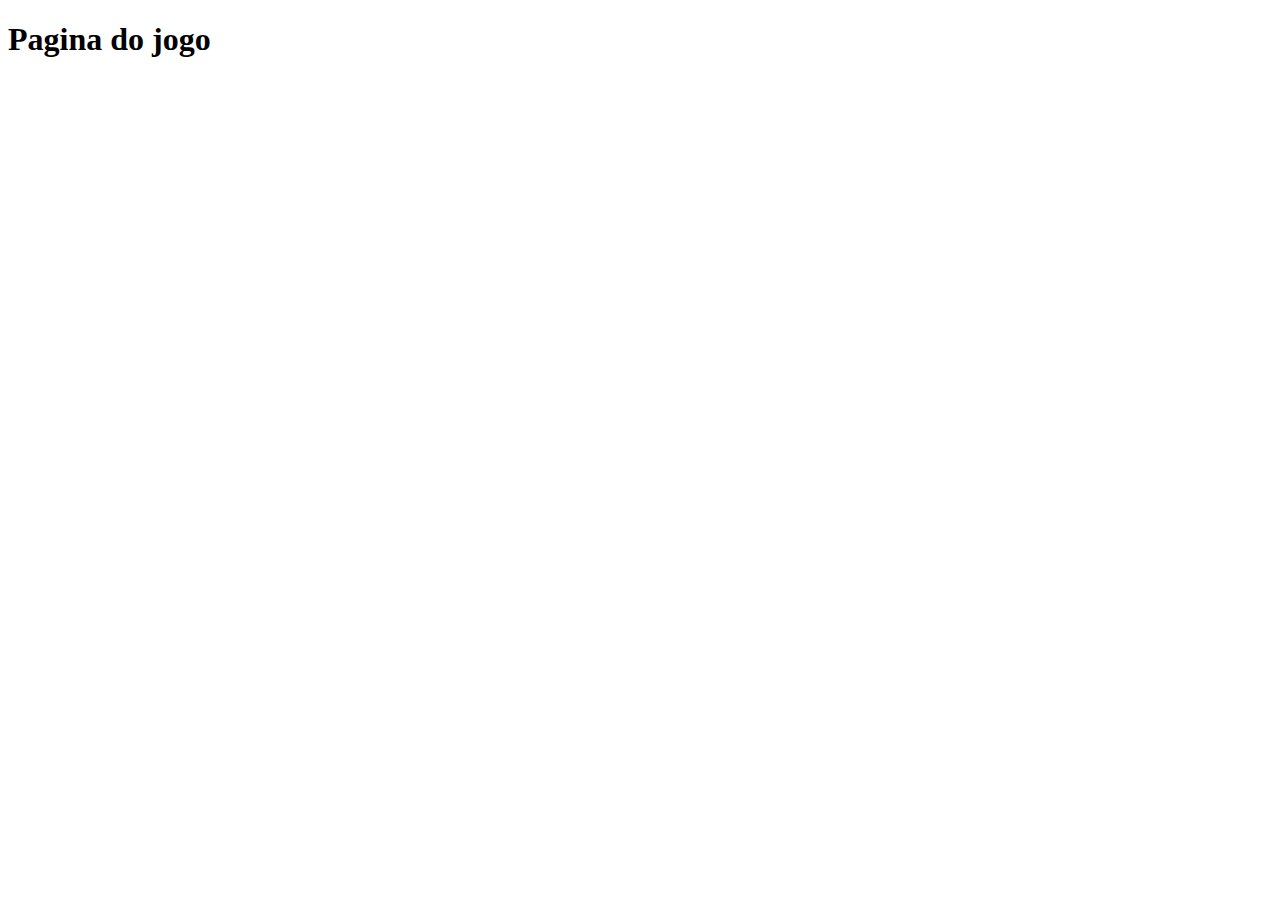
==== pages/game.html @ 3acc5248 "Criado a página Login" ====
<!DOCTYPE html>
<html lang="pt-br">
<head>
    <meta charset="UTF-8">
    <meta name="viewport" content="width=device-width, initial-scale=1.0">
    <title>Game Memory</title>
</head>
<body>
    <h1>Pagina do jogo</h1>
</body>
</html>
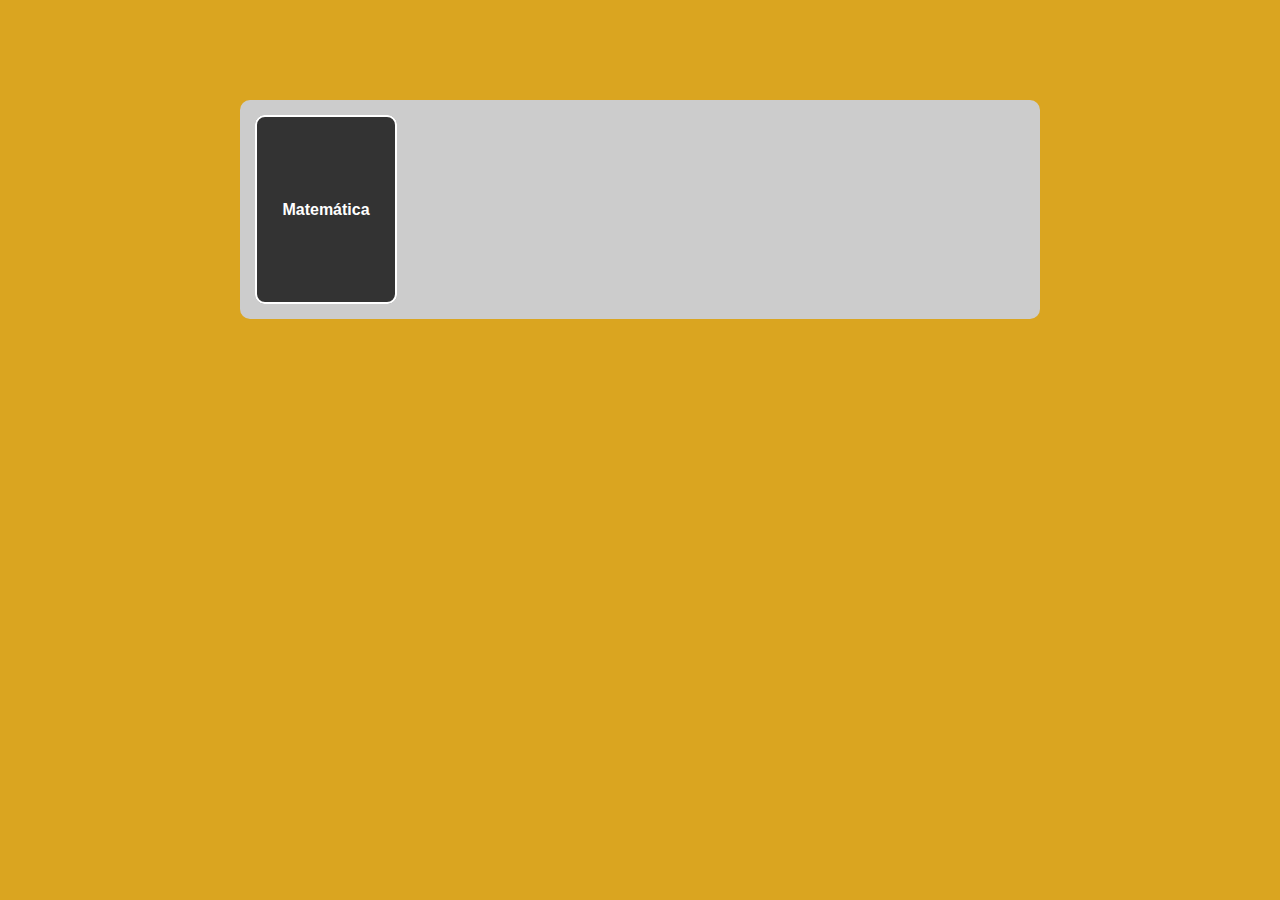
==== commit b9b09240: "Criada página do game" ====
--- a/pages/game.html
+++ b/pages/game.html
@@ -4,8 +4,17 @@
     <meta charset="UTF-8">
     <meta name="viewport" content="width=device-width, initial-scale=1.0">
     <title>Game Memory</title>
+    <link rel="stylesheet" href="../css/reset.css">
+    <link rel="stylesheet" href="../css/game.css">
+    <script defer src="../js/game.js"></script>
 </head>
 <body>
-    <h1>Pagina do jogo</h1>
+    <div class="grid">
+        <div class="card">
+            <div class="face front">3x1</div>
+            <div class="face back">Matemática</div>
+        </div>
+        
+    </div>
 </body>
 </html>--- a/css/game.css
+++ b/css/game.css
@@ -0,0 +1,51 @@
+body{
+    background-color: goldenrod;
+}
+.grid{
+    display: grid;
+    grid-template-columns: repeat(5, 1fr);
+    gap: 15px;
+    width: 100%;
+    max-width: 800px;
+    margin: 100px auto;
+    padding: 15px;
+    background-color: #ccc;
+    border-radius: 10px;
+}
+.card{
+    width: 100%;
+    aspect-ratio: 3/4;
+    background-color: #333;
+    position: relative;
+    transition: all 600ms ease;
+    transform-style: preserve-3d;
+    border-radius: 10px;
+}
+.card:hover{
+    transform: rotateY(180deg);
+}
+.face{
+    display: flex;
+    align-items: center;
+    justify-content: center;
+    width: 100%;
+    height: 100%;
+    position: absolute;
+    border: 2px solid white;
+    border-radius: 10px;
+}
+.front{
+    background-color: blue;
+    color: white;
+    transform: rotateY(180deg);
+    font-family: 'Lucida Sans', 'Lucida Sans Regular', 'Lucida Grande', 'Lucida Sans Unicode', Geneva, Verdana, sans-serif;
+    font-weight: bold;
+    font-size: 3em;
+}
+.back{
+    background-color: #333;
+    color: white;
+    font-size: 1em;
+    font-weight: bold;
+    backface-visibility: hidden;
+}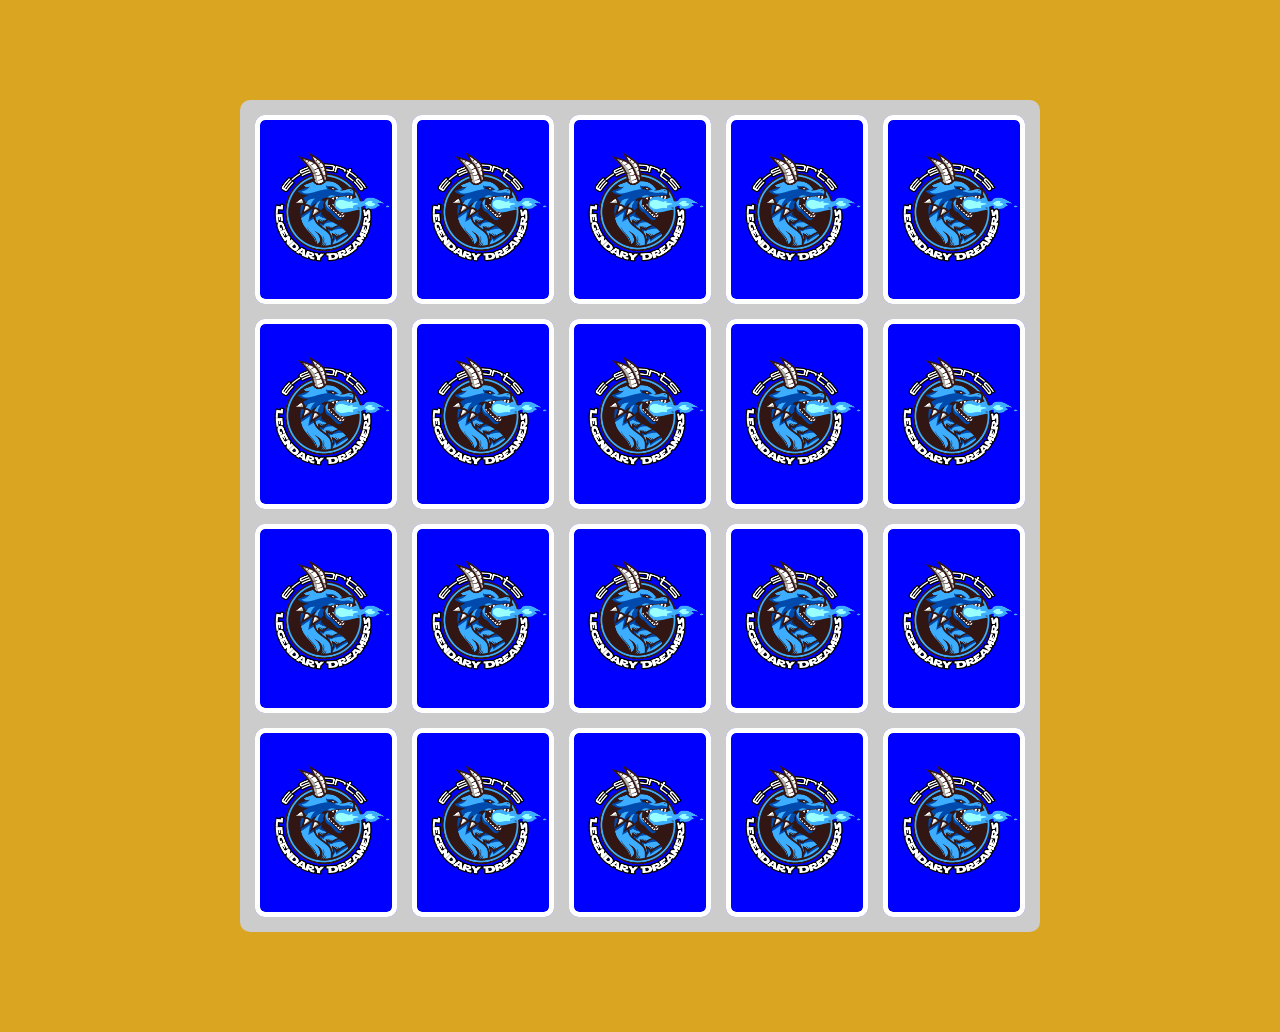
==== commit 84991cbb: "Add novas estruturas do jogo" ====
--- a/pages/game.html
+++ b/pages/game.html
@@ -10,10 +10,7 @@
 </head>
 <body>
     <div class="grid">
-        <div class="card">
-            <div class="face front">3x1</div>
-            <div class="face back">Matemática</div>
-        </div>
+        
         
     </div>
 </body>
--- a/css/game.css
+++ b/css/game.css
@@ -15,15 +15,23 @@
 .card{
     width: 100%;
     aspect-ratio: 3/4;
-    background-color: #333;
+    background-color: blue;
     position: relative;
     transition: all 600ms ease;
     transform-style: preserve-3d;
     border-radius: 10px;
 }
-.card:hover{
+
+.reveal-card{
     transform: rotateY(180deg);
 }
+
+.disable-card{
+    filter: saturate(0);
+    opacity: 0,5;
+    background-color: #ccc;
+}
+
 .face{
     display: flex;
     align-items: center;
@@ -31,19 +39,25 @@
     width: 100%;
     height: 100%;
     position: absolute;
-    border: 2px solid white;
+    border: 5px solid white;
     border-radius: 10px;
+    transition: all 400ms ease;
 }
+
 .front{
-    background-color: blue;
     color: white;
     transform: rotateY(180deg);
     font-family: 'Lucida Sans', 'Lucida Sans Regular', 'Lucida Grande', 'Lucida Sans Unicode', Geneva, Verdana, sans-serif;
     font-weight: bold;
-    font-size: 3em;
+    font-size: 1.5em;
 }
+
 .back{
-    background-color: #333;
+    background-color: blue;
+    background: url(../imgs/Logo.png);
+    background-size: contain;
+    background-position: center;
+    background-repeat: no-repeat;
     color: white;
     font-size: 1em;
     font-weight: bold;
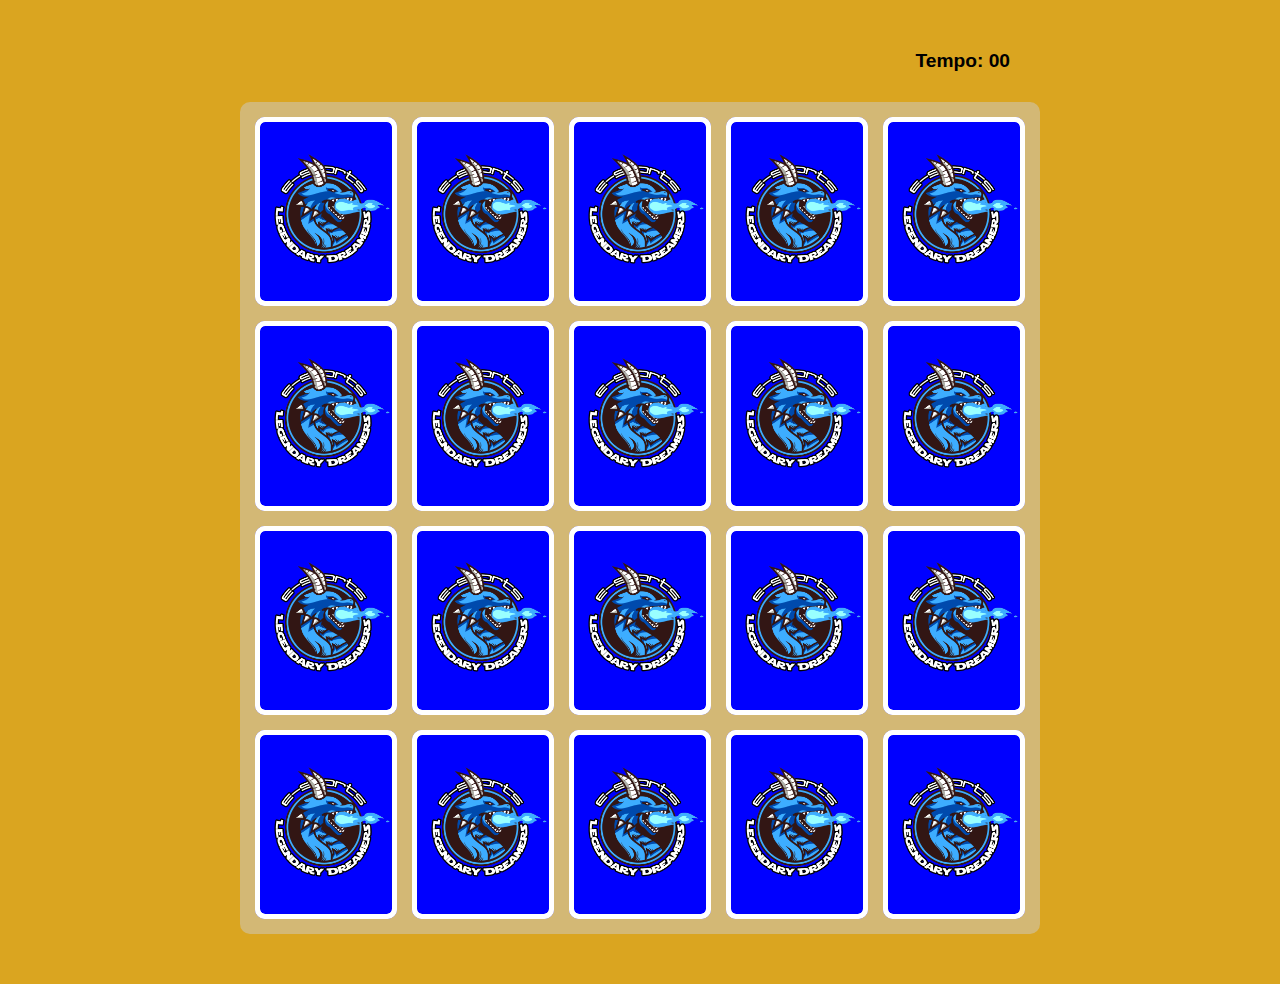
==== commit 232937dd: "Add player e timer" ====
--- a/pages/game.html
+++ b/pages/game.html
@@ -9,9 +9,13 @@
     <script defer src="../js/game.js"></script>
 </head>
 <body>
-    <div class="grid">
-        
-        
+    <main>
+        <header>
+            <span class="player">Jogador</span>
+            <span>Tempo: <span class="timer">00</span></span>
+        </header>
+        <div class="grid">
+    </main>
     </div>
 </body>
 </html>--- a/css/game.css
+++ b/css/game.css
@@ -1,15 +1,37 @@
-body{
+main{
+    display: flex;
+    flex-direction: column;
+    align-items: center;
+    justify-content: center;
+    width: 100%;
+    min-height: 100vh;
+    padding: 20px 20px 50px;
     background-color: goldenrod;
+    
 }
+
+header{
+    display: flex;
+    flex-direction: row;
+    align-items: center;
+    justify-content: space-between;
+    width: 100%;
+    max-width: 800px;
+    padding: 30px;
+    font-size: 1.2em;
+    font-family: Impact, Haettenschweiler, 'Arial Narrow Bold', sans-serif;
+    font-weight: bold;
+}
+
 .grid{
     display: grid;
     grid-template-columns: repeat(5, 1fr);
     gap: 15px;
     width: 100%;
     max-width: 800px;
-    margin: 100px auto;
+    margin: 0 auto;
     padding: 15px;
-    background-color: #ccc;
+    background-color: #cccccc7e;
     border-radius: 10px;
 }
 .card{
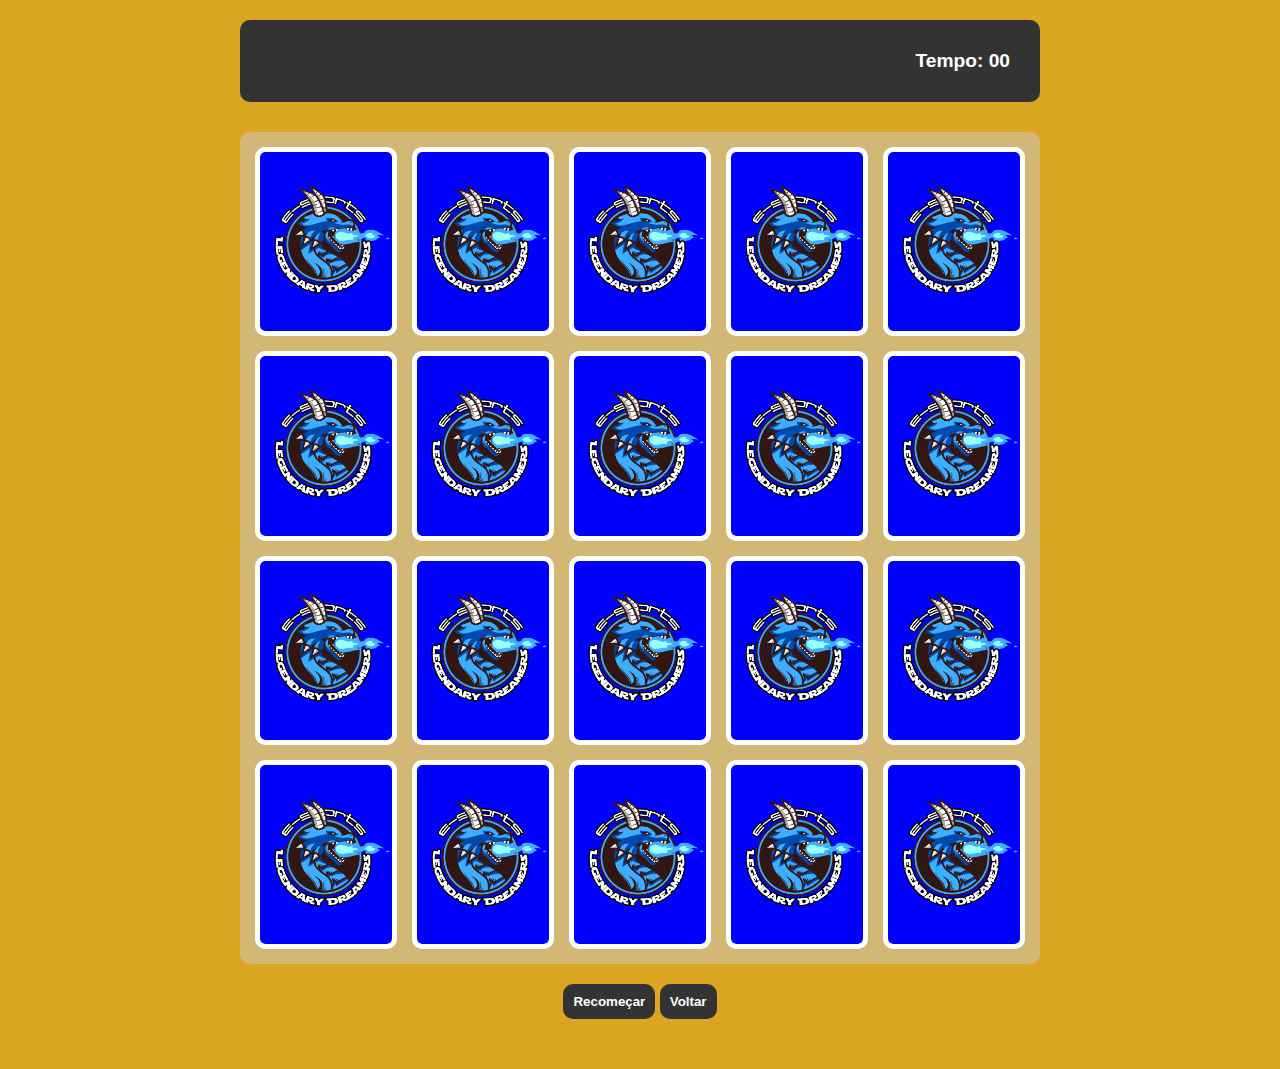
==== commit 650ef896: "add botões" ====
--- a/pages/game.html
+++ b/pages/game.html
@@ -14,8 +14,16 @@
             <span class="player">Jogador</span>
             <span>Tempo: <span class="timer">00</span></span>
         </header>
-        <div class="grid">
+        <div class="grid"></div>
+        <div id="controles">
+            <button onclick="recomecar()">Recomeçar</button>
+            <button onclick="irMenu()">Voltar</button>
+        </div>
+        
     </main>
+    <footer>
+        
+    </footer>
     </div>
 </body>
 </html>--- a/css/game.css
+++ b/css/game.css
@@ -18,9 +18,13 @@
     width: 100%;
     max-width: 800px;
     padding: 30px;
+    margin-bottom: 30px;
+    border-radius: 10px;
     font-size: 1.2em;
     font-family: Impact, Haettenschweiler, 'Arial Narrow Bold', sans-serif;
     font-weight: bold;
+    background-color: #333;
+    color: white;
 }
 
 .grid{
@@ -84,4 +88,18 @@
     font-size: 1em;
     font-weight: bold;
     backface-visibility: hidden;
+}
+
+button{
+    margin-top: 20px;
+    padding: 10px;
+    border-radius: 10px;
+    cursor: pointer;
+    font-weight: bold;
+    color: white;
+    background-color: #333;
+}
+
+button:hover{
+    background-color: blue;
 }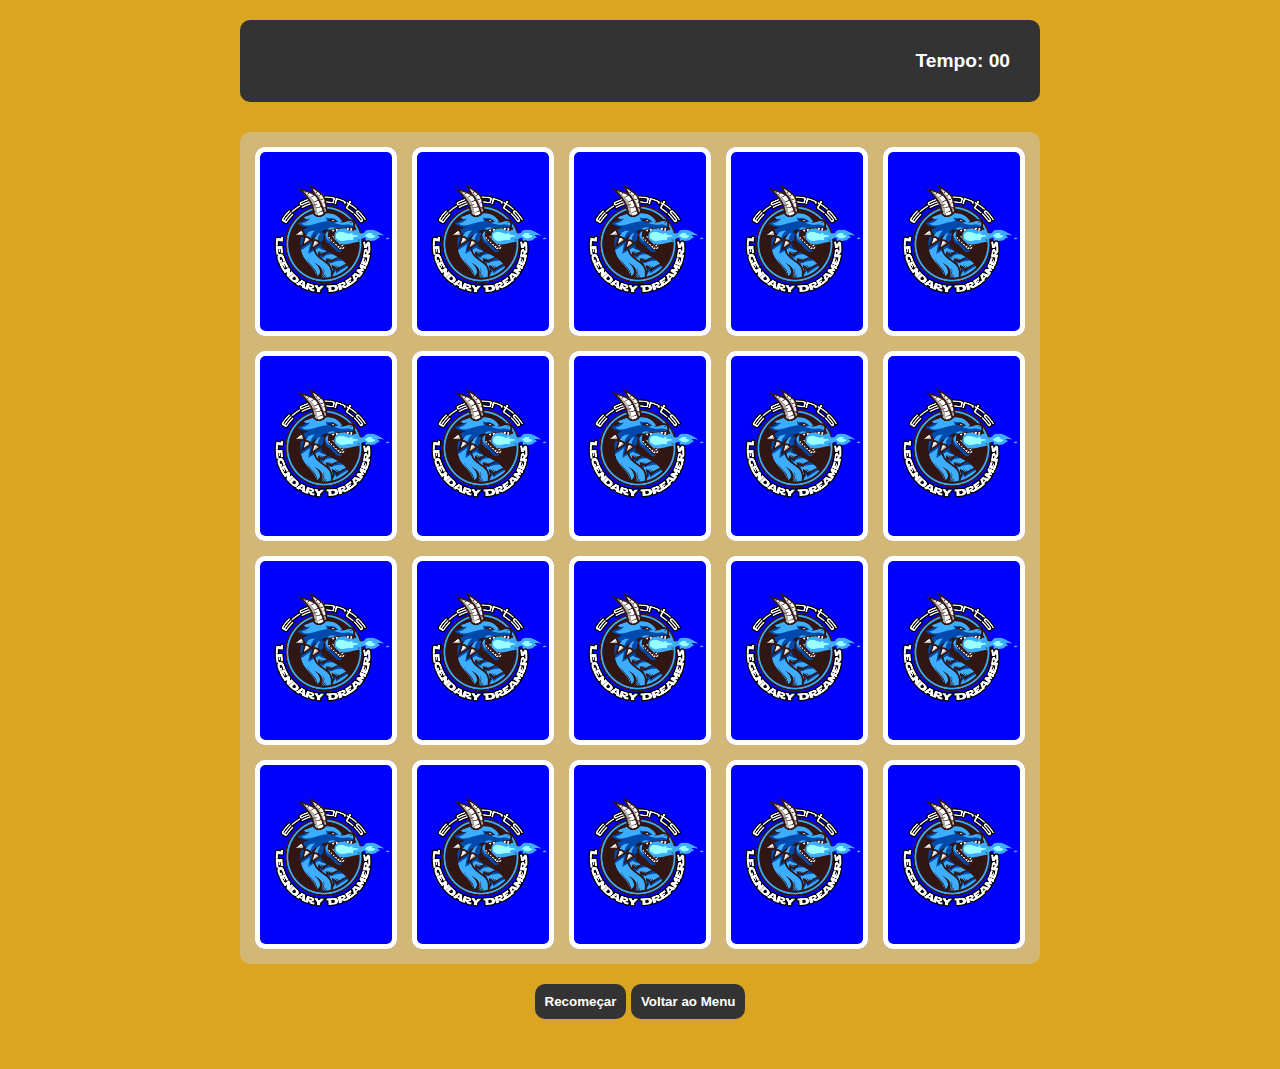
==== commit c5f79ba5: "Ajustes" ====
--- a/pages/game.html
+++ b/pages/game.html
@@ -17,7 +17,7 @@
         <div class="grid"></div>
         <div id="controles">
             <button onclick="recomecar()">Recomeçar</button>
-            <button onclick="irMenu()">Voltar</button>
+            <button onclick="irMenu()">Voltar ao Menu</button>
         </div>
         
     </main>
